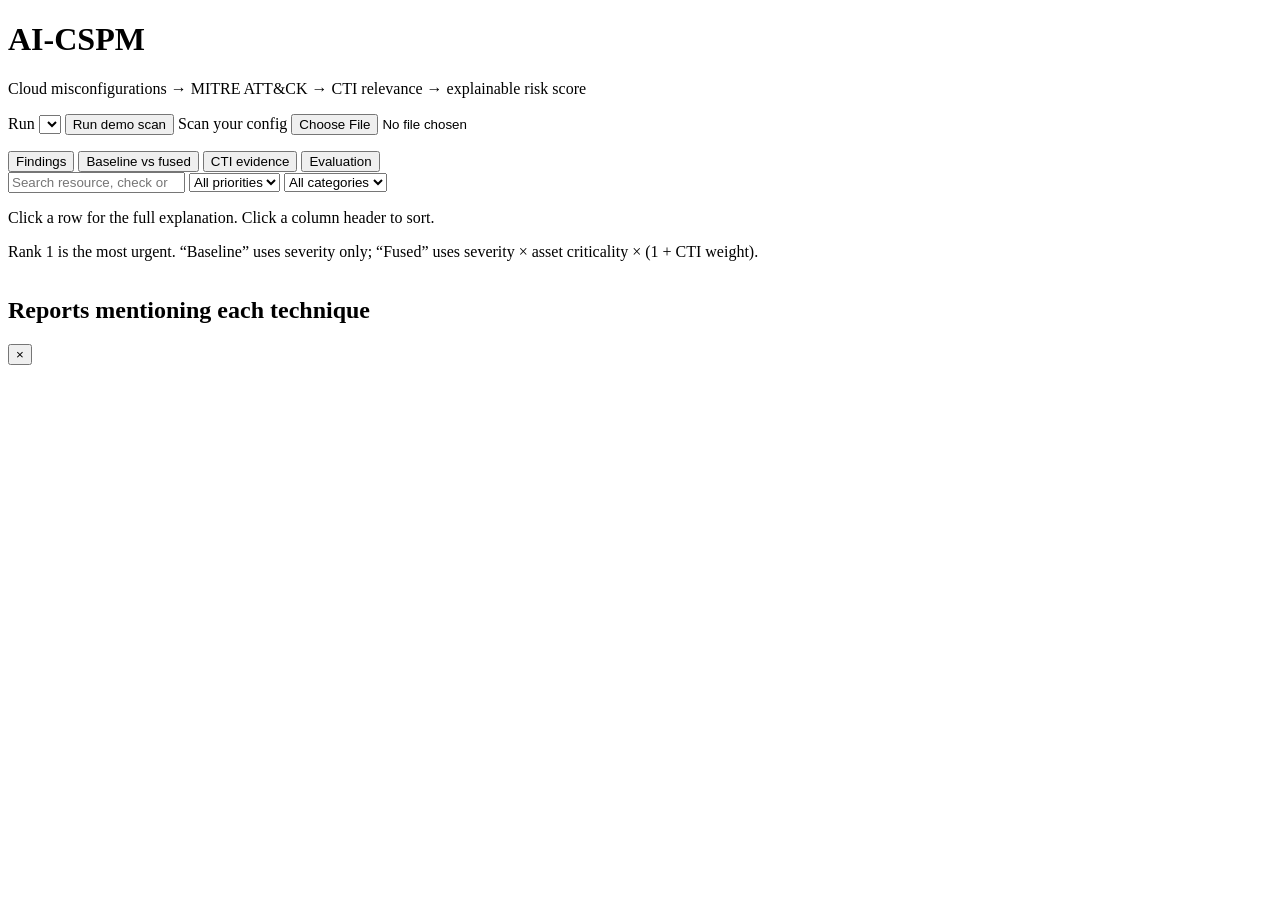
==== web/static/index.html @ 2935f3ce "Initial commit: AI-CSPM mini project" ====
<!DOCTYPE html>
<html lang="en">
<head>
  <meta charset="utf-8">
  <meta name="viewport" content="width=device-width, initial-scale=1">
  <title>AI-CSPM Dashboard</title>
  <link rel="stylesheet" href="/static/style.css">
</head>
<body>
  <header class="top">
    <div>
      <h1>AI-CSPM</h1>
      <p class="sub">Cloud misconfigurations &rarr; MITRE ATT&amp;CK &rarr; CTI relevance &rarr; explainable risk score</p>
    </div>
    <div class="controls">
      <label>Run
        <select id="runSelect" aria-label="Select scan run"></select>
      </label>
      <button id="demoBtn" type="button">Run demo scan</button>
      <label class="filebtn">Scan your config
        <input id="fileInput" type="file" accept=".json,.yaml,.yml">
      </label>
    </div>
  </header>

  <p id="status" role="status" aria-live="polite"></p>

  <main>
    <section id="metrics" class="cards" aria-label="Summary"></section>

    <nav class="tabs" role="tablist" aria-label="Views">
      <button role="tab" class="tab active" data-tab="findings" aria-selected="true">Findings</button>
      <button role="tab" class="tab" data-tab="compare" aria-selected="false">Baseline vs fused</button>
      <button role="tab" class="tab" data-tab="cti" aria-selected="false">CTI evidence</button>
      <button role="tab" class="tab" data-tab="eval" aria-selected="false">Evaluation</button>
    </nav>

    <section id="tab-findings" class="panel">
      <div class="filters">
        <input id="search" type="search" placeholder="Search resource, check or technique" aria-label="Search findings">
        <select id="priorityFilter" aria-label="Filter by priority">
          <option value="">All priorities</option>
          <option>Critical</option><option>High</option><option>Medium</option><option>Low</option>
        </select>
        <select id="categoryFilter" aria-label="Filter by category"><option value="">All categories</option></select>
      </div>
      <div class="tablewrap"><table id="findingsTable"></table></div>
      <p class="hint">Click a row for the full explanation. Click a column header to sort.</p>
    </section>

    <section id="tab-compare" class="panel hidden">
      <p class="hint">Rank 1 is the most urgent. &ldquo;Baseline&rdquo; uses severity only; &ldquo;Fused&rdquo; uses severity &times; asset criticality &times; (1 + CTI weight).</p>
      <div id="bars"></div>
      <div class="tablewrap"><table id="compareTable"></table></div>
    </section>

    <section id="tab-cti" class="panel hidden">
      <h2>Reports mentioning each technique</h2>
      <div id="ctiBars"></div>
      <div class="tablewrap"><table id="ctiTable"></table></div>
    </section>

    <section id="tab-eval" class="panel hidden">
      <div id="evalBody"></div>
    </section>
  </main>

  <aside id="drawer" class="drawer hidden" aria-label="Finding details">
    <button id="closeDrawer" type="button" aria-label="Close details">&times;</button>
    <div id="drawerBody"></div>
  </aside>

  <script src="/static/app.js"></script>
</body>
</html>
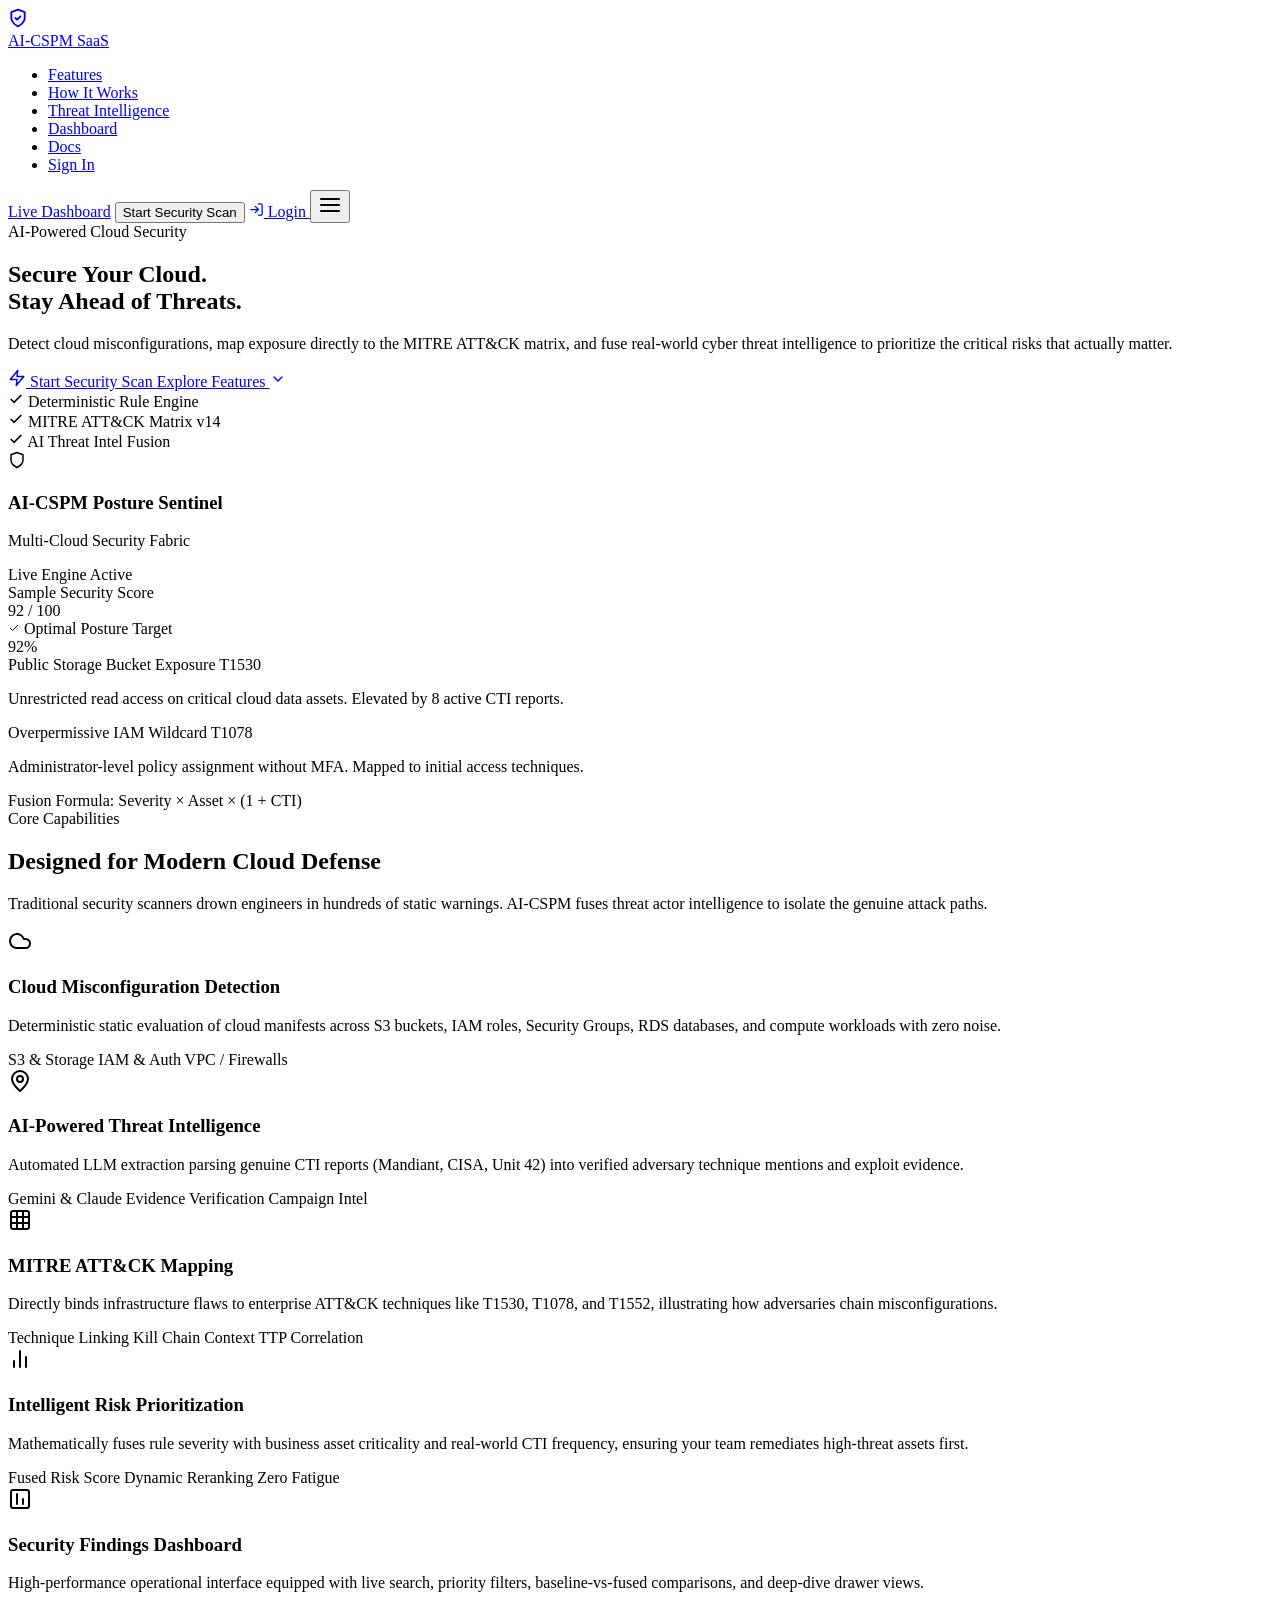
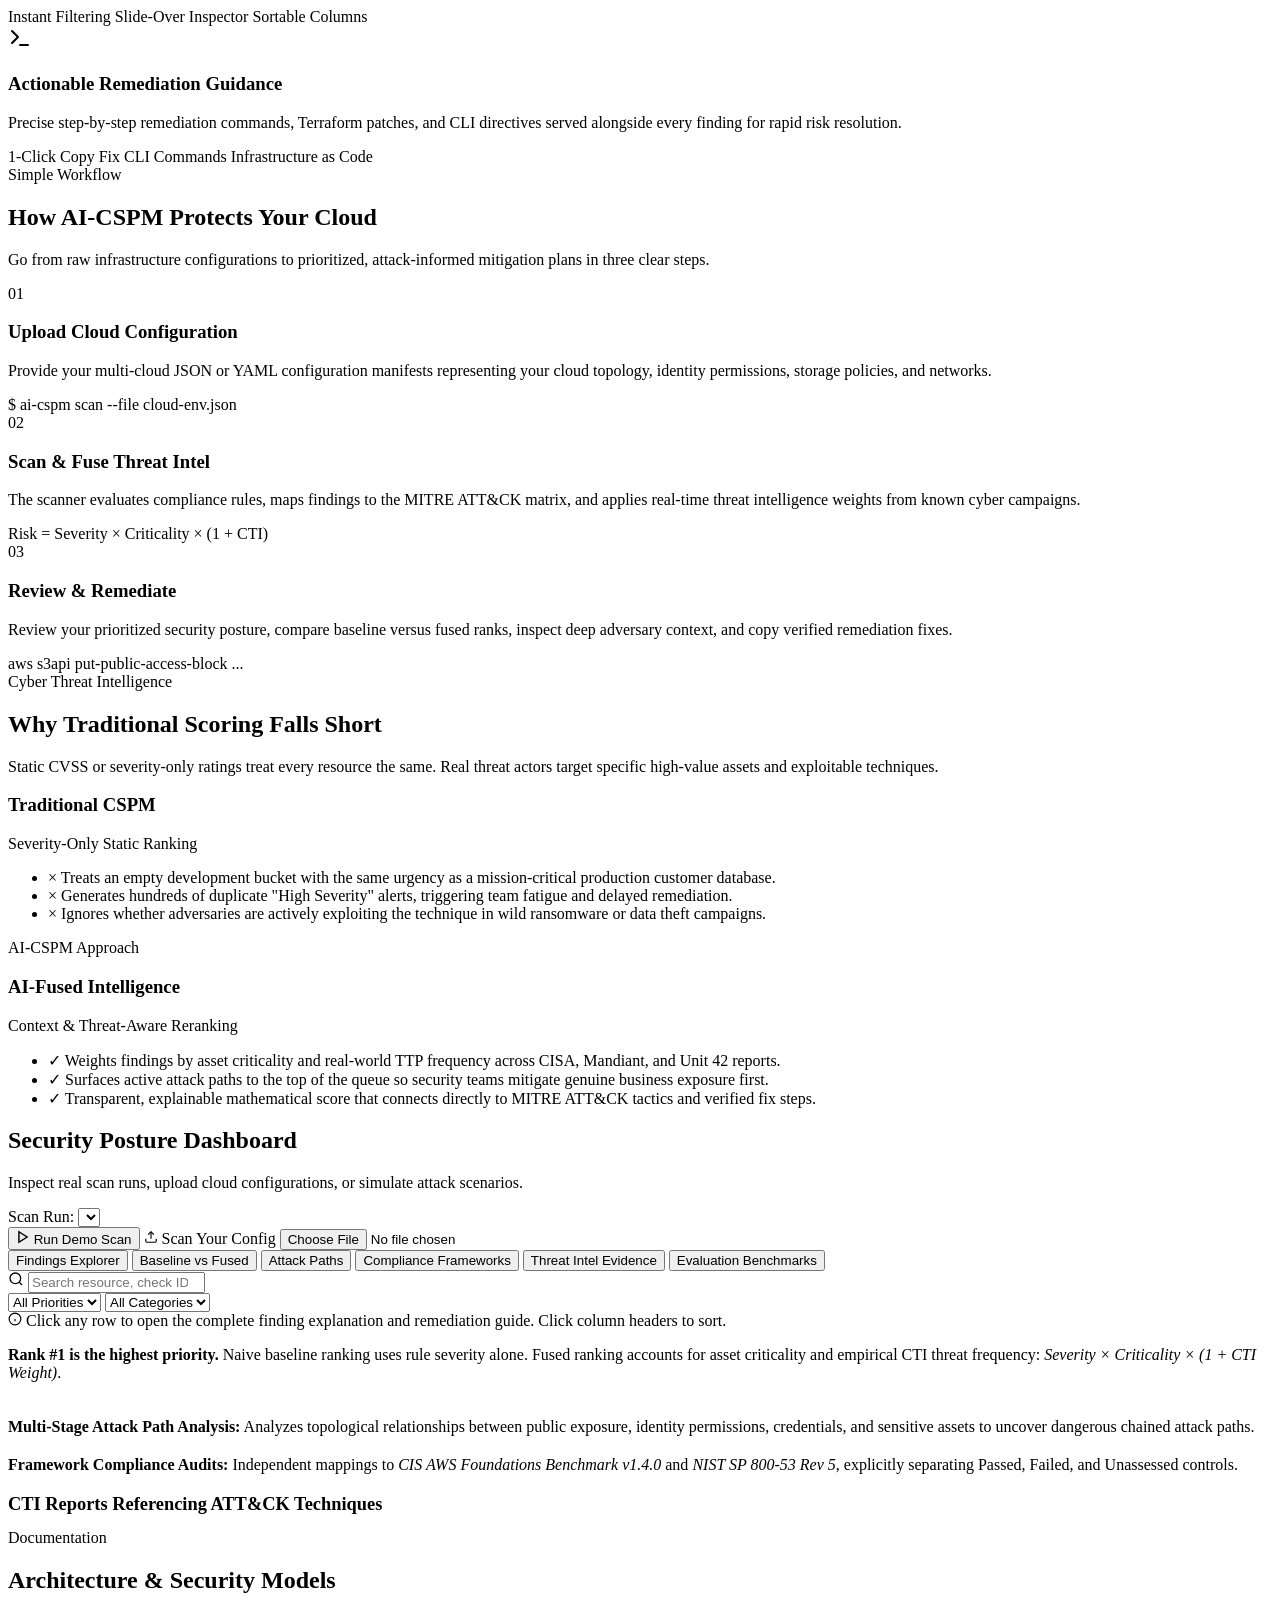
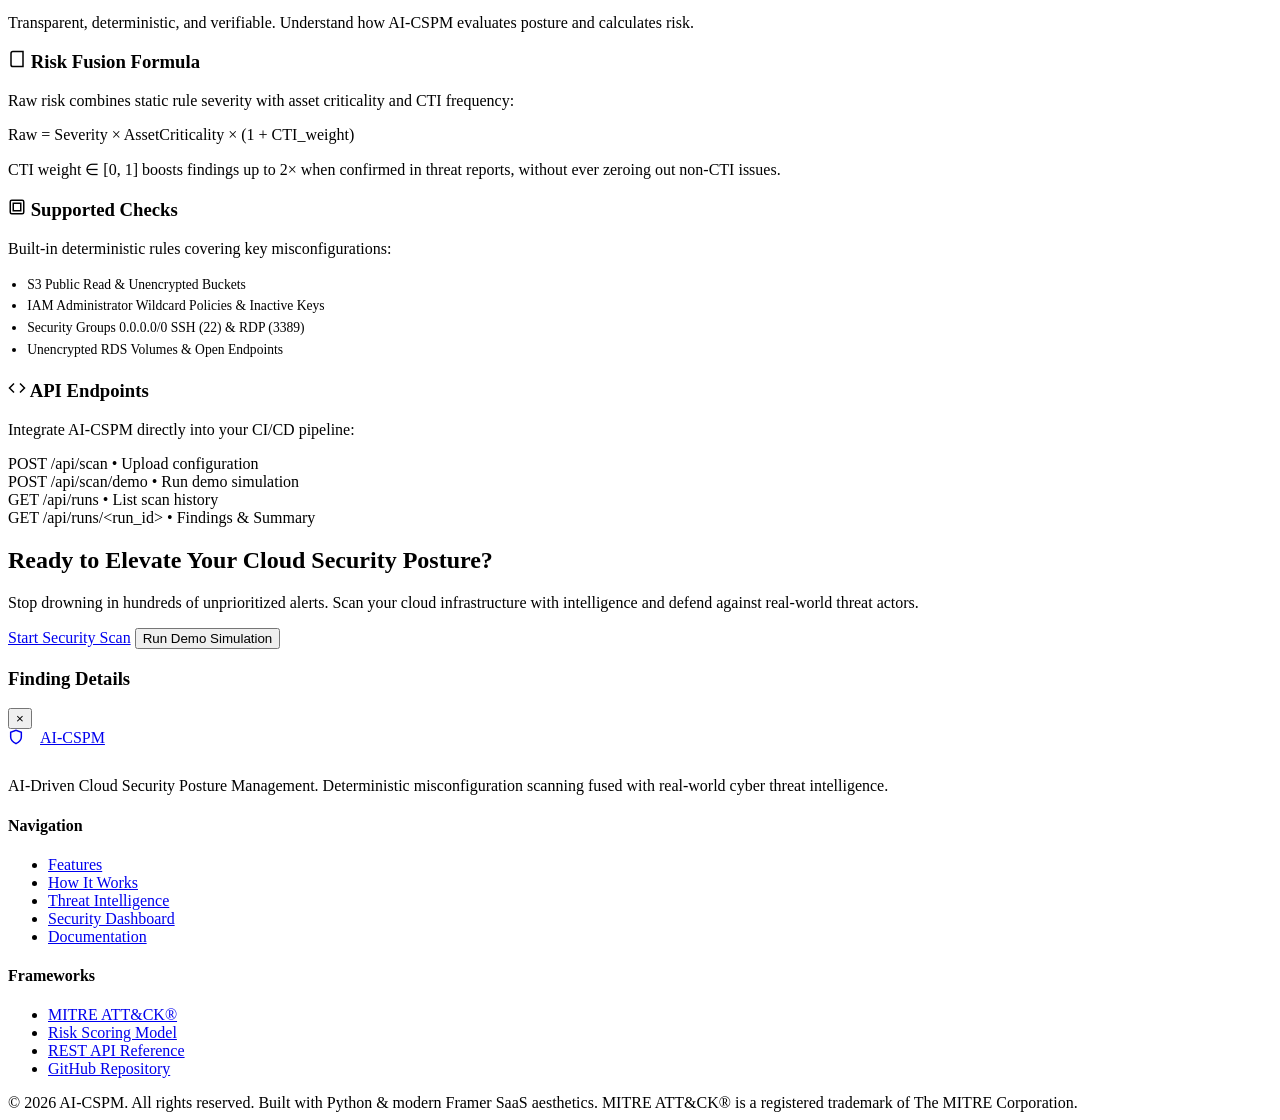
==== commit c4bcfb7e: "feat: multi-cloud providers, auth system, attack path engine, alert webhooks, and Terraform AST scan" ====
--- a/web/static/index.html
+++ b/web/static/index.html
@@ -3,72 +3,727 @@
 <head>
   <meta charset="utf-8">
   <meta name="viewport" content="width=device-width, initial-scale=1">
-  <title>AI-CSPM Dashboard</title>
+  <title>AI-CSPM &mdash; AI-Driven Cloud Security Posture Management</title>
+  <meta name="description" content="Secure your cloud infrastructure with AI-driven posture management, automated misconfiguration detection, MITRE ATT&CK mapping, and threat intelligence fusion.">
   <link rel="stylesheet" href="/static/style.css">
 </head>
 <body>
-  <header class="top">
-    <div>
-      <h1>AI-CSPM</h1>
-      <p class="sub">Cloud misconfigurations &rarr; MITRE ATT&amp;CK &rarr; CTI relevance &rarr; explainable risk score</p>
-    </div>
-    <div class="controls">
-      <label>Run
-        <select id="runSelect" aria-label="Select scan run"></select>
-      </label>
-      <button id="demoBtn" type="button">Run demo scan</button>
-      <label class="filebtn">Scan your config
-        <input id="fileInput" type="file" accept=".json,.yaml,.yml">
-      </label>
+  <!-- ========================================================================
+       Navigation Bar
+       ======================================================================== -->
+  <header class="site-header">
+    <div class="container nav-wrap">
+      <a href="/" class="brand-link">
+        <div class="logo-icon">
+          <svg width="20" height="20" viewBox="0 0 24 24" fill="none" stroke="currentColor" stroke-width="2.2" stroke-linecap="round" stroke-linejoin="round">
+            <path d="M12 22s8-4 8-10V5l-8-3-8 3v7c0 6 8 10 8 10z"/>
+            <path d="m9 12 2 2 4-4"/>
+          </svg>
+        </div>
+        <span>AI-CSPM</span>
+        <span class="logo-tag">SaaS</span>
+      </a>
+
+      <nav>
+        <ul class="nav-links" id="navLinks">
+          <li><a href="#features">Features</a></li>
+          <li><a href="#how-it-works">How It Works</a></li>
+          <li><a href="#threat-intel">Threat Intelligence</a></li>
+          <li><a href="#dashboard">Dashboard</a></li>
+          <li><a href="#documentation">Docs</a></li>
+          <li class="mobile-only-link"><a href="/login" id="mobileLoginLink">Sign In</a></li>
+        </ul>
+      </nav>
+
+      <div class="nav-actions" id="navActions">
+        <a href="#dashboard" class="btn btn-secondary btn-sm" id="navDashboardBtn">Live Dashboard</a>
+        <button id="navScanBtn" type="button" class="btn btn-primary btn-sm">Start Security Scan</button>
+        <a href="/login" id="navLoginBtn" class="btn btn-outline btn-sm">
+          <svg width="15" height="15" viewBox="0 0 24 24" fill="none" stroke="currentColor" stroke-width="2" stroke-linecap="round" stroke-linejoin="round">
+            <path d="M15 3h4a2 2 0 0 1 2 2v14a2 2 0 0 1-2 2h-4"></path>
+            <polyline points="10 17 15 12 10 7"></polyline>
+            <line x1="15" y1="12" x2="3" y2="12"></line>
+          </svg>
+          Login
+        </a>
+        <div id="navUserBadge" class="nav-user-badge" style="display: none;">
+          <span class="user-avatar-dot"></span>
+          <span id="navUsername" class="nav-username">admin</span>
+          <button id="navLogoutBtn" type="button" class="btn btn-ghost" title="Log Out">
+            <svg width="13" height="13" viewBox="0 0 24 24" fill="none" stroke="currentColor" stroke-width="2" stroke-linecap="round" stroke-linejoin="round">
+              <path d="M9 21H5a2 2 0 0 1-2-2V5a2 2 0 0 1 2-2h4"></path>
+              <polyline points="16 17 21 12 16 7"></polyline>
+              <line x1="21" y1="12" x2="9" y2="12"></line>
+            </svg>
+            Logout
+          </button>
+        </div>
+        <button id="mobileMenuBtn" class="mobile-toggle" aria-label="Toggle navigation menu">
+          <svg width="24" height="24" viewBox="0 0 24 24" fill="none" stroke="currentColor" stroke-width="2" stroke-linecap="round" stroke-linejoin="round">
+            <line x1="3" y1="12" x2="21" y2="12"></line>
+            <line x1="3" y1="6" x2="21" y2="6"></line>
+            <line x1="3" y1="18" x2="21" y2="18"></line>
+          </svg>
+        </button>
+      </div>
     </div>
   </header>
 
-  <p id="status" role="status" aria-live="polite"></p>
-
-  <main>
-    <section id="metrics" class="cards" aria-label="Summary"></section>
-
-    <nav class="tabs" role="tablist" aria-label="Views">
-      <button role="tab" class="tab active" data-tab="findings" aria-selected="true">Findings</button>
-      <button role="tab" class="tab" data-tab="compare" aria-selected="false">Baseline vs fused</button>
-      <button role="tab" class="tab" data-tab="cti" aria-selected="false">CTI evidence</button>
-      <button role="tab" class="tab" data-tab="eval" aria-selected="false">Evaluation</button>
-    </nav>
-
-    <section id="tab-findings" class="panel">
-      <div class="filters">
-        <input id="search" type="search" placeholder="Search resource, check or technique" aria-label="Search findings">
-        <select id="priorityFilter" aria-label="Filter by priority">
-          <option value="">All priorities</option>
-          <option>Critical</option><option>High</option><option>Medium</option><option>Low</option>
-        </select>
-        <select id="categoryFilter" aria-label="Filter by category"><option value="">All categories</option></select>
-      </div>
-      <div class="tablewrap"><table id="findingsTable"></table></div>
-      <p class="hint">Click a row for the full explanation. Click a column header to sort.</p>
-    </section>
-
-    <section id="tab-compare" class="panel hidden">
-      <p class="hint">Rank 1 is the most urgent. &ldquo;Baseline&rdquo; uses severity only; &ldquo;Fused&rdquo; uses severity &times; asset criticality &times; (1 + CTI weight).</p>
-      <div id="bars"></div>
-      <div class="tablewrap"><table id="compareTable"></table></div>
-    </section>
-
-    <section id="tab-cti" class="panel hidden">
-      <h2>Reports mentioning each technique</h2>
-      <div id="ctiBars"></div>
-      <div class="tablewrap"><table id="ctiTable"></table></div>
-    </section>
-
-    <section id="tab-eval" class="panel hidden">
-      <div id="evalBody"></div>
-    </section>
-  </main>
-
+  <!-- ========================================================================
+       Hero Section
+       ======================================================================== -->
+  <section class="hero-section">
+    <div class="container hero-grid">
+      <div class="hero-content">
+        <div class="hero-badge-wrap">
+          <div class="hero-badge">
+            <span class="pulse-dot"></span>
+            <span>AI-Powered Cloud Security</span>
+          </div>
+        </div>
+
+        <h1 class="hero-headline">
+          Secure Your Cloud. <br>
+          <span class="accent-text">Stay Ahead of Threats.</span>
+        </h1>
+
+        <p class="hero-description">
+          Detect cloud misconfigurations, map exposure directly to the MITRE ATT&amp;CK matrix, and fuse real-world cyber threat intelligence to prioritize the critical risks that actually matter.
+        </p>
+
+        <div class="hero-cta-group">
+          <a href="#dashboard" id="heroStartScanBtn" class="btn btn-primary btn-lg">
+            <svg width="18" height="18" viewBox="0 0 24 24" fill="none" stroke="currentColor" stroke-width="2" stroke-linecap="round" stroke-linejoin="round">
+              <polygon points="13 2 3 14 12 14 11 22 21 10 12 10 13 2"></polygon>
+            </svg>
+            Start Security Scan
+          </a>
+          <a href="#features" class="btn btn-secondary btn-lg">
+            Explore Features
+            <svg width="16" height="16" viewBox="0 0 24 24" fill="none" stroke="currentColor" stroke-width="2" stroke-linecap="round" stroke-linejoin="round">
+              <path d="m6 9 6 6 6-6"/>
+            </svg>
+          </a>
+        </div>
+
+        <div class="hero-trust-bar">
+          <div class="trust-item">
+            <svg width="16" height="16" viewBox="0 0 24 24" fill="none" stroke="currentColor" stroke-width="2.5"><polyline points="20 6 9 17 4 12"/></svg>
+            <span>Deterministic Rule Engine</span>
+          </div>
+          <div class="trust-item">
+            <svg width="16" height="16" viewBox="0 0 24 24" fill="none" stroke="currentColor" stroke-width="2.5"><polyline points="20 6 9 17 4 12"/></svg>
+            <span>MITRE ATT&amp;CK Matrix v14</span>
+          </div>
+          <div class="trust-item">
+            <svg width="16" height="16" viewBox="0 0 24 24" fill="none" stroke="currentColor" stroke-width="2.5"><polyline points="20 6 9 17 4 12"/></svg>
+            <span>AI Threat Intel Fusion</span>
+          </div>
+        </div>
+      </div>
+
+      <!-- Right Column: Interactive Posture Sentinel HUD -->
+      <div class="hero-preview-wrap">
+        <div class="hero-preview-card">
+          <div class="preview-card-header">
+            <div class="preview-title-box">
+              <div class="preview-shield-icon">
+                <svg width="18" height="18" viewBox="0 0 24 24" fill="none" stroke="currentColor" stroke-width="2" stroke-linecap="round" stroke-linejoin="round">
+                  <path d="M12 22s8-4 8-10V5l-8-3-8 3v7c0 6 8 10 8 10z"/>
+                </svg>
+              </div>
+              <div>
+                <h3 class="preview-card-title">AI-CSPM Posture Sentinel</h3>
+                <p class="preview-card-sub">Multi-Cloud Security Fabric</p>
+              </div>
+            </div>
+            <div class="status-pill-green">
+              <span class="green-dot"></span>
+              Live Engine Active
+            </div>
+          </div>
+
+          <div class="preview-score-widget">
+            <div class="score-widget-left">
+              <span class="score-widget-label">Sample Security Score</span>
+              <div class="score-widget-val">
+                92 <span class="score-widget-denom">/ 100</span>
+              </div>
+              <span class="score-tag-pill">
+                <svg width="12" height="12" viewBox="0 0 24 24" fill="none" stroke="currentColor" stroke-width="2"><polyline points="20 6 9 17 4 12"/></svg>
+                Optimal Posture Target
+              </span>
+            </div>
+            <div class="score-ring-placeholder">
+              <span>92%</span>
+            </div>
+          </div>
+
+          <div class="preview-threat-item">
+            <div class="threat-item-top">
+              <span class="threat-item-name">Public Storage Bucket Exposure</span>
+              <span class="threat-tag">T1530</span>
+            </div>
+            <p class="threat-item-desc">
+              Unrestricted read access on critical cloud data assets. Elevated by 8 active CTI reports.
+            </p>
+          </div>
+
+          <div class="preview-threat-item">
+            <div class="threat-item-top">
+              <span class="threat-item-name">Overpermissive IAM Wildcard</span>
+              <span class="threat-tag">T1078</span>
+            </div>
+            <p class="threat-item-desc">
+              Administrator-level policy assignment without MFA. Mapped to initial access techniques.
+            </p>
+          </div>
+
+          <div class="preview-card-footer">
+            <span>Fusion Formula:</span>
+            <span class="formula-pill">Severity &times; Asset &times; (1 + CTI)</span>
+          </div>
+        </div>
+      </div>
+    </div>
+  </section>
+
+  <!-- ========================================================================
+       Features Section
+       ======================================================================== -->
+  <section id="features" class="section section-alt">
+    <div class="container">
+      <div class="section-header">
+        <span class="section-tag">Core Capabilities</span>
+        <h2 class="section-title">Designed for Modern Cloud Defense</h2>
+        <p class="section-subtitle">
+          Traditional security scanners drown engineers in hundreds of static warnings. AI-CSPM fuses threat actor intelligence to isolate the genuine attack paths.
+        </p>
+      </div>
+
+      <div class="features-grid">
+        <!-- Feature 1 -->
+        <div class="feature-card">
+          <div class="feature-icon-box">
+            <svg width="24" height="24" viewBox="0 0 24 24" fill="none" stroke="currentColor" stroke-width="2" stroke-linecap="round" stroke-linejoin="round">
+              <path d="M17.5 19H9a7 7 0 1 1 6.71-9h1.79a4.5 4.5 0 1 1 0 9Z"/>
+            </svg>
+          </div>
+          <h3 class="feature-title">Cloud Misconfiguration Detection</h3>
+          <p class="feature-desc">
+            Deterministic static evaluation of cloud manifests across S3 buckets, IAM roles, Security Groups, RDS databases, and compute workloads with zero noise.
+          </p>
+          <div class="feature-tag-list">
+            <span class="feature-pill">S3 &amp; Storage</span>
+            <span class="feature-pill">IAM &amp; Auth</span>
+            <span class="feature-pill">VPC / Firewalls</span>
+          </div>
+        </div>
+
+        <!-- Feature 2 -->
+        <div class="feature-card">
+          <div class="feature-icon-box">
+            <svg width="24" height="24" viewBox="0 0 24 24" fill="none" stroke="currentColor" stroke-width="2" stroke-linecap="round" stroke-linejoin="round">
+              <path d="M12 2a8 8 0 0 0-8 8c0 5 8 12 8 12s8-7 8-12a8 8 0 0 0-8-8z"/>
+              <circle cx="12" cy="10" r="3"/>
+            </svg>
+          </div>
+          <h3 class="feature-title">AI-Powered Threat Intelligence</h3>
+          <p class="feature-desc">
+            Automated LLM extraction parsing genuine CTI reports (Mandiant, CISA, Unit 42) into verified adversary technique mentions and exploit evidence.
+          </p>
+          <div class="feature-tag-list">
+            <span class="feature-pill">Gemini &amp; Claude</span>
+            <span class="feature-pill">Evidence Verification</span>
+            <span class="feature-pill">Campaign Intel</span>
+          </div>
+        </div>
+
+        <!-- Feature 3 -->
+        <div class="feature-card">
+          <div class="feature-icon-box">
+            <svg width="24" height="24" viewBox="0 0 24 24" fill="none" stroke="currentColor" stroke-width="2" stroke-linecap="round" stroke-linejoin="round">
+              <rect width="18" height="18" x="3" y="3" rx="2"/>
+              <path d="M3 9h18"/>
+              <path d="M3 15h18"/>
+              <path d="M9 3v18"/>
+              <path d="M15 3v18"/>
+            </svg>
+          </div>
+          <h3 class="feature-title">MITRE ATT&amp;CK Mapping</h3>
+          <p class="feature-desc">
+            Directly binds infrastructure flaws to enterprise ATT&amp;CK techniques like T1530, T1078, and T1552, illustrating how adversaries chain misconfigurations.
+          </p>
+          <div class="feature-tag-list">
+            <span class="feature-pill">Technique Linking</span>
+            <span class="feature-pill">Kill Chain Context</span>
+            <span class="feature-pill">TTP Correlation</span>
+          </div>
+        </div>
+
+        <!-- Feature 4 -->
+        <div class="feature-card">
+          <div class="feature-icon-box">
+            <svg width="24" height="24" viewBox="0 0 24 24" fill="none" stroke="currentColor" stroke-width="2" stroke-linecap="round" stroke-linejoin="round">
+              <line x1="18" y1="20" x2="18" y2="10"/>
+              <line x1="12" y1="20" x2="12" y2="4"/>
+              <line x1="6" y1="20" x2="6" y2="14"/>
+            </svg>
+          </div>
+          <h3 class="feature-title">Intelligent Risk Prioritization</h3>
+          <p class="feature-desc">
+            Mathematically fuses rule severity with business asset criticality and real-world CTI frequency, ensuring your team remediates high-threat assets first.
+          </p>
+          <div class="feature-tag-list">
+            <span class="feature-pill">Fused Risk Score</span>
+            <span class="feature-pill">Dynamic Reranking</span>
+            <span class="feature-pill">Zero Fatigue</span>
+          </div>
+        </div>
+
+        <!-- Feature 5 -->
+        <div class="feature-card">
+          <div class="feature-icon-box">
+            <svg width="24" height="24" viewBox="0 0 24 24" fill="none" stroke="currentColor" stroke-width="2" stroke-linecap="round" stroke-linejoin="round">
+              <rect width="18" height="18" x="3" y="3" rx="2"/>
+              <path d="M9 17V7"/>
+              <path d="M15 17V12"/>
+            </svg>
+          </div>
+          <h3 class="feature-title">Security Findings Dashboard</h3>
+          <p class="feature-desc">
+            High-performance operational interface equipped with live search, priority filters, baseline-vs-fused comparisons, and deep-dive drawer views.
+          </p>
+          <div class="feature-tag-list">
+            <span class="feature-pill">Instant Filtering</span>
+            <span class="feature-pill">Slide-Over Inspector</span>
+            <span class="feature-pill">Sortable Columns</span>
+          </div>
+        </div>
+
+        <!-- Feature 6 -->
+        <div class="feature-card">
+          <div class="feature-icon-box">
+            <svg width="24" height="24" viewBox="0 0 24 24" fill="none" stroke="currentColor" stroke-width="2" stroke-linecap="round" stroke-linejoin="round">
+              <polyline points="4 17 10 11 4 5"/>
+              <line x1="12" y1="19" x2="20" y2="19"/>
+            </svg>
+          </div>
+          <h3 class="feature-title">Actionable Remediation Guidance</h3>
+          <p class="feature-desc">
+            Precise step-by-step remediation commands, Terraform patches, and CLI directives served alongside every finding for rapid risk resolution.
+          </p>
+          <div class="feature-tag-list">
+            <span class="feature-pill">1-Click Copy Fix</span>
+            <span class="feature-pill">CLI Commands</span>
+            <span class="feature-pill">Infrastructure as Code</span>
+          </div>
+        </div>
+      </div>
+    </div>
+  </section>
+
+  <!-- ========================================================================
+       How It Works Section
+       ======================================================================== -->
+  <section id="how-it-works" class="section">
+    <div class="container">
+      <div class="section-header">
+        <span class="section-tag">Simple Workflow</span>
+        <h2 class="section-title">How AI-CSPM Protects Your Cloud</h2>
+        <p class="section-subtitle">
+          Go from raw infrastructure configurations to prioritized, attack-informed mitigation plans in three clear steps.
+        </p>
+      </div>
+
+      <div class="how-it-works-grid">
+        <!-- Step 1 -->
+        <div class="step-card">
+          <div class="step-number">01</div>
+          <h3 class="step-title">Upload Cloud Configuration</h3>
+          <p class="step-desc">
+            Provide your multi-cloud JSON or YAML configuration manifests representing your cloud topology, identity permissions, storage policies, and networks.
+          </p>
+          <div class="step-snippet">
+            <span>$ ai-cspm scan --file cloud-env.json</span>
+          </div>
+        </div>
+
+        <!-- Step 2 -->
+        <div class="step-card">
+          <div class="step-number">02</div>
+          <h3 class="step-title">Scan &amp; Fuse Threat Intel</h3>
+          <p class="step-desc">
+            The scanner evaluates compliance rules, maps findings to the MITRE ATT&amp;CK matrix, and applies real-time threat intelligence weights from known cyber campaigns.
+          </p>
+          <div class="step-snippet">
+            <span>Risk = Severity &times; Criticality &times; (1 + CTI)</span>
+          </div>
+        </div>
+
+        <!-- Step 3 -->
+        <div class="step-card">
+          <div class="step-number">03</div>
+          <h3 class="step-title">Review &amp; Remediate</h3>
+          <p class="step-desc">
+            Review your prioritized security posture, compare baseline versus fused ranks, inspect deep adversary context, and copy verified remediation fixes.
+          </p>
+          <div class="step-snippet">
+            <span>aws s3api put-public-access-block ...</span>
+          </div>
+        </div>
+      </div>
+    </div>
+  </section>
+
+  <!-- ========================================================================
+       Threat Intelligence Highlight Section
+       ======================================================================== -->
+  <section id="threat-intel" class="section section-alt">
+    <div class="container">
+      <div class="section-header">
+        <span class="section-tag">Cyber Threat Intelligence</span>
+        <h2 class="section-title">Why Traditional Scoring Falls Short</h2>
+        <p class="section-subtitle">
+          Static CVSS or severity-only ratings treat every resource the same. Real threat actors target specific high-value assets and exploitable techniques.
+        </p>
+      </div>
+
+      <div class="threat-compare-grid">
+        <div class="compare-card">
+          <h3 class="compare-card-title">Traditional CSPM</h3>
+          <p class="compare-card-subtitle">Severity-Only Static Ranking</p>
+          <ul class="compare-list">
+            <li class="compare-list-item">
+              <span class="compare-icon bad">&times;</span>
+              <span>Treats an empty development bucket with the same urgency as a mission-critical production customer database.</span>
+            </li>
+            <li class="compare-list-item">
+              <span class="compare-icon bad">&times;</span>
+              <span>Generates hundreds of duplicate "High Severity" alerts, triggering team fatigue and delayed remediation.</span>
+            </li>
+            <li class="compare-list-item">
+              <span class="compare-icon bad">&times;</span>
+              <span>Ignores whether adversaries are actively exploiting the technique in wild ransomware or data theft campaigns.</span>
+            </li>
+          </ul>
+        </div>
+
+        <div class="compare-card featured">
+          <span class="compare-badge-featured">AI-CSPM Approach</span>
+          <h3 class="compare-card-title">AI-Fused Intelligence</h3>
+          <p class="compare-card-subtitle">Context &amp; Threat-Aware Reranking</p>
+          <ul class="compare-list">
+            <li class="compare-list-item">
+              <span class="compare-icon good">&#10003;</span>
+              <span>Weights findings by asset criticality and real-world TTP frequency across CISA, Mandiant, and Unit 42 reports.</span>
+            </li>
+            <li class="compare-list-item">
+              <span class="compare-icon good">&#10003;</span>
+              <span>Surfaces active attack paths to the top of the queue so security teams mitigate genuine business exposure first.</span>
+            </li>
+            <li class="compare-list-item">
+              <span class="compare-icon good">&#10003;</span>
+              <span>Transparent, explainable mathematical score that connects directly to MITRE ATT&amp;CK tactics and verified fix steps.</span>
+            </li>
+          </ul>
+        </div>
+      </div>
+    </div>
+  </section>
+
+  <!-- ========================================================================
+       Live Security Operations Dashboard
+       ======================================================================== -->
+  <section id="dashboard" class="dashboard-section">
+    <div class="container">
+      <div class="dashboard-container">
+        <!-- HUD Header & Controls -->
+        <div class="dashboard-top-hud">
+          <div class="dashboard-heading-box">
+            <h2>Security Posture Dashboard</h2>
+            <p>Inspect real scan runs, upload cloud configurations, or simulate attack scenarios.</p>
+          </div>
+
+          <div class="hud-controls-group">
+            <div class="hud-select-wrap">
+              <label for="runSelect">Scan Run:</label>
+              <select id="runSelect" class="custom-select" aria-label="Select scan run"></select>
+            </div>
+            <button id="demoBtn" type="button" class="btn btn-primary btn-sm">
+              <svg width="14" height="14" viewBox="0 0 24 24" fill="none" stroke="currentColor" stroke-width="2.5"><polygon points="5 3 19 12 5 21 5 3"/></svg>
+              Run Demo Scan
+            </button>
+            <label class="btn btn-secondary btn-sm file-upload-label" id="fileUploadBtn">
+              <svg width="14" height="14" viewBox="0 0 24 24" fill="none" stroke="currentColor" stroke-width="2"><path d="M21 15v4a2 2 0 0 1-2 2H5a2 2 0 0 1-2-2v-4"/><polyline points="17 8 12 3 7 8"/><line x1="12" y1="3" x2="12" y2="15"/></svg>
+              <span>Scan Your Config</span>
+              <input id="fileInput" type="file" accept=".json,.yaml,.yml,.tf">
+            </label>
+          </div>
+        </div>
+
+        <!-- Authentication Required Lock Card (Shown when auth is enabled and user is unauthenticated) -->
+        <div id="dashboardAuthLock" class="dashboard-lock-card" style="display: none;">
+          <div class="lock-icon-box">
+            <svg width="28" height="28" viewBox="0 0 24 24" fill="none" stroke="currentColor" stroke-width="2.2" stroke-linecap="round" stroke-linejoin="round">
+              <rect x="3" y="11" width="18" height="11" rx="2" ry="2"></rect>
+              <path d="M7 11V7a5 5 0 0 1 10 0v4"></path>
+            </svg>
+          </div>
+          <h3 class="lock-title">Security Dashboard Protected</h3>
+          <p class="lock-desc">
+            Authentication is required to view live cloud findings, inspect attack paths, and trigger scans. Please sign in with your credentials to access the console.
+          </p>
+          <a href="/login" class="btn btn-primary btn-md">
+            <svg width="16" height="16" viewBox="0 0 24 24" fill="none" stroke="currentColor" stroke-width="2" stroke-linecap="round" stroke-linejoin="round">
+              <path d="M15 3h4a2 2 0 0 1 2 2v14a2 2 0 0 1-2 2h-4"></path>
+              <polyline points="10 17 15 12 10 7"></polyline>
+              <line x1="15" y1="12" x2="3" y2="12"></line>
+            </svg>
+            Sign In to Dashboard
+          </a>
+        </div>
+
+        <div id="dashboardLiveContent">
+          <!-- Live Status Message -->
+          <div id="status" class="hud-status-banner" role="status" aria-live="polite"></div>
+
+        <!-- Summary Metrics Row -->
+        <div id="metrics" class="metrics-row" aria-label="Summary Metrics">
+          <!-- Populated dynamically by app.js with demo/live indicators -->
+        </div>
+
+        <!-- Dashboard Navigation Tabs -->
+        <div class="dashboard-tabs" role="tablist" aria-label="Dashboard Views">
+          <button role="tab" class="tab-btn active tab" data-tab="findings" aria-selected="true">Findings Explorer</button>
+          <button role="tab" class="tab-btn tab" data-tab="compare" aria-selected="false">Baseline vs Fused</button>
+          <button role="tab" class="tab-btn tab" data-tab="paths" aria-selected="false">Attack Paths</button>
+          <button role="tab" class="tab-btn tab" data-tab="compliance" aria-selected="false">Compliance Frameworks</button>
+          <button role="tab" class="tab-btn tab" data-tab="cti" aria-selected="false">Threat Intel Evidence</button>
+          <button role="tab" class="tab-btn tab" data-tab="eval" aria-selected="false">Evaluation Benchmarks</button>
+        </div>
+
+        <!-- Tab 1: Findings Table -->
+        <div id="tab-findings" class="tab-panel">
+          <div class="table-toolbar">
+            <div class="search-box-wrap">
+              <svg width="16" height="16" viewBox="0 0 24 24" fill="none" stroke="currentColor" stroke-width="2"><circle cx="11" cy="11" r="8"/><line x1="21" y1="21" x2="16.65" y2="16.65"/></svg>
+              <input id="search" type="search" class="search-input" placeholder="Search resource, check ID, title, or technique..." aria-label="Search findings">
+            </div>
+            <div class="filters-group">
+              <select id="priorityFilter" class="custom-select" aria-label="Filter by priority">
+                <option value="">All Priorities</option>
+                <option>Critical</option>
+                <option>High</option>
+                <option>Medium</option>
+                <option>Low</option>
+              </select>
+              <select id="categoryFilter" class="custom-select" aria-label="Filter by category">
+                <option value="">All Categories</option>
+              </select>
+            </div>
+          </div>
+
+          <div class="tablewrap">
+            <table id="findingsTable" aria-label="Security Findings Table"></table>
+          </div>
+          <div class="table-hint-text">
+            <svg width="14" height="14" viewBox="0 0 24 24" fill="none" stroke="currentColor" stroke-width="2"><circle cx="12" cy="12" r="10"/><line x1="12" y1="16" x2="12" y2="12"/><line x1="12" y1="8" x2="12.01" y2="8"/></svg>
+            Click any row to open the complete finding explanation and remediation guide. Click column headers to sort.
+          </div>
+        </div>
+
+        <!-- Tab 2: Baseline vs Fused Ranking -->
+        <div id="tab-compare" class="tab-panel hidden">
+          <p class="eval-note" style="margin-bottom: 1.25rem;">
+            <strong>Rank #1 is the highest priority.</strong> Naive baseline ranking uses rule severity alone. Fused ranking accounts for asset criticality and empirical CTI threat frequency: <em>Severity &times; Criticality &times; (1 + CTI Weight)</em>.
+          </p>
+          <div id="bars"></div>
+          <div class="tablewrap">
+            <table id="compareTable" aria-label="Baseline vs Fused Comparison Table"></table>
+          </div>
+        </div>
+
+        <!-- Tab: Attack Paths -->
+        <div id="tab-paths" class="tab-panel hidden">
+          <p class="eval-note" style="margin-bottom: 1.25rem;">
+            <strong>Multi-Stage Attack Path Analysis:</strong> Analyzes topological relationships between public exposure, identity permissions, credentials, and sensitive assets to uncover dangerous chained attack paths.
+          </p>
+          <div id="pathsBody"></div>
+        </div>
+
+        <!-- Tab: Compliance Frameworks -->
+        <div id="tab-compliance" class="tab-panel hidden">
+          <p class="eval-note" style="margin-bottom: 1.25rem;">
+            <strong>Framework Compliance Audits:</strong> Independent mappings to <em>CIS AWS Foundations Benchmark v1.4.0</em> and <em>NIST SP 800-53 Rev 5</em>, explicitly separating Passed, Failed, and Unassessed controls.
+          </p>
+          <div id="complianceBody"></div>
+        </div>
+
+        <!-- Tab 3: CTI Evidence -->
+        <div id="tab-cti" class="tab-panel hidden">
+          <h3 style="font-size: 1.15rem; font-weight: 700; margin: 0 0 0.85rem;">CTI Reports Referencing ATT&amp;CK Techniques</h3>
+          <div id="ctiBars"></div>
+          <div class="tablewrap">
+            <table id="ctiTable" aria-label="Cyber Threat Intelligence Evidence Table"></table>
+          </div>
+        </div>
+
+        <!-- Tab 4: Evaluation Benchmarks -->
+        <div id="tab-eval" class="tab-panel hidden">
+          <div id="evalBody"></div>
+        </div>
+        </div><!-- /#dashboardLiveContent -->
+      </div>
+    </div>
+  </section>
+
+  <!-- ========================================================================
+       Documentation & Reference Section
+       ======================================================================== -->
+  <section id="documentation" class="section section-alt">
+    <div class="container">
+      <div class="section-header">
+        <span class="section-tag">Documentation</span>
+        <h2 class="section-title">Architecture &amp; Security Models</h2>
+        <p class="section-subtitle">
+          Transparent, deterministic, and verifiable. Understand how AI-CSPM evaluates posture and calculates risk.
+        </p>
+      </div>
+
+      <div class="docs-grid">
+        <div class="doc-card">
+          <h3 class="doc-card-title">
+            <svg width="18" height="18" viewBox="0 0 24 24" fill="none" stroke="currentColor" stroke-width="2"><path d="M4 19.5v-15A2.5 2.5 0 0 1 6.5 2H20v20H6.5a2.5 2.5 0 0 1-2.5-2.5Z"/></svg>
+            Risk Fusion Formula
+          </h3>
+          <p class="doc-card-desc">
+            Raw risk combines static rule severity with asset criticality and CTI frequency:
+          </p>
+          <div class="doc-formula-box">
+            Raw = Severity &times; AssetCriticality &times; (1 + CTI_weight)
+          </div>
+          <p class="doc-card-desc">
+            CTI weight &isin; [0, 1] boosts findings up to 2&times; when confirmed in threat reports, without ever zeroing out non-CTI issues.
+          </p>
+        </div>
+
+        <div class="doc-card">
+          <h3 class="doc-card-title">
+            <svg width="18" height="18" viewBox="0 0 24 24" fill="none" stroke="currentColor" stroke-width="2"><rect width="18" height="18" x="3" y="3" rx="2"/><path d="M7 7h10v10H7z"/></svg>
+            Supported Checks
+          </h3>
+          <p class="doc-card-desc">
+            Built-in deterministic rules covering key misconfigurations:
+          </p>
+          <ul style="margin: 0; padding-left: 1.2rem; font-size: 0.85rem; color: var(--text-muted); line-height: 1.6;">
+            <li>S3 Public Read &amp; Unencrypted Buckets</li>
+            <li>IAM Administrator Wildcard Policies &amp; Inactive Keys</li>
+            <li>Security Groups 0.0.0.0/0 SSH (22) &amp; RDP (3389)</li>
+            <li>Unencrypted RDS Volumes &amp; Open Endpoints</li>
+          </ul>
+        </div>
+
+        <div class="doc-card">
+          <h3 class="doc-card-title">
+            <svg width="18" height="18" viewBox="0 0 24 24" fill="none" stroke="currentColor" stroke-width="2"><polyline points="16 18 22 12 16 6"/><polyline points="8 6 2 12 8 18"/></svg>
+            API Endpoints
+          </h3>
+          <p class="doc-card-desc">
+            Integrate AI-CSPM directly into your CI/CD pipeline:
+          </p>
+          <div class="doc-formula-box">
+            POST /api/scan &bull; Upload configuration<br>
+            POST /api/scan/demo &bull; Run demo simulation<br>
+            GET /api/runs &bull; List scan history<br>
+            GET /api/runs/&lt;run_id&gt; &bull; Findings &amp; Summary
+          </div>
+        </div>
+      </div>
+    </div>
+  </section>
+
+  <!-- ========================================================================
+       Final CTA Banner
+       ======================================================================== -->
+  <section class="container">
+    <div class="cta-banner">
+      <div class="cta-banner-content">
+        <h2 class="cta-title">Ready to Elevate Your Cloud Security Posture?</h2>
+        <p class="cta-desc">
+          Stop drowning in hundreds of unprioritized alerts. Scan your cloud infrastructure with intelligence and defend against real-world threat actors.
+        </p>
+        <div class="cta-actions">
+          <a href="#dashboard" id="ctaScanBtn" class="btn btn-primary btn-lg">Start Security Scan</a>
+          <button id="ctaDemoBtn" type="button" class="btn btn-secondary btn-lg">Run Demo Simulation</button>
+        </div>
+      </div>
+    </div>
+  </section>
+
+  <!-- ========================================================================
+       Slide-Over Inspector Drawer
+       ======================================================================== -->
+  <div id="drawerBackdrop" class="drawer-backdrop"></div>
   <aside id="drawer" class="drawer hidden" aria-label="Finding details">
-    <button id="closeDrawer" type="button" aria-label="Close details">&times;</button>
+    <div class="drawer-header">
+      <div class="drawer-title-box">
+        <h3 id="drawerHeading">Finding Details</h3>
+        <span id="drawerBadgeContainer"></span>
+      </div>
+      <button id="closeDrawer" class="close-btn" type="button" aria-label="Close details">&times;</button>
+    </div>
     <div id="drawerBody"></div>
   </aside>
+
+  <!-- ========================================================================
+       Footer
+       ======================================================================== -->
+  <footer class="site-footer">
+    <div class="container">
+      <div class="footer-top">
+        <div class="footer-brand">
+          <a href="/" class="brand-link" style="display: inline-flex;">
+            <div class="logo-icon" style="width: 32px; height: 32px;">
+              <svg width="16" height="16" viewBox="0 0 24 24" fill="none" stroke="currentColor" stroke-width="2.2">
+                <path d="M12 22s8-4 8-10V5l-8-3-8 3v7c0 6 8 10 8 10z"/>
+              </svg>
+            </div>
+            <span>AI-CSPM</span>
+          </a>
+          <p>
+            AI-Driven Cloud Security Posture Management. Deterministic misconfiguration scanning fused with real-world cyber threat intelligence.
+          </p>
+        </div>
+
+        <div>
+          <h4 class="footer-col-title">Navigation</h4>
+          <ul class="footer-col-links">
+            <li><a href="#features">Features</a></li>
+            <li><a href="#how-it-works">How It Works</a></li>
+            <li><a href="#threat-intel">Threat Intelligence</a></li>
+            <li><a href="#dashboard">Security Dashboard</a></li>
+            <li><a href="#documentation">Documentation</a></li>
+          </ul>
+        </div>
+
+        <div>
+          <h4 class="footer-col-title">Frameworks</h4>
+          <ul class="footer-col-links">
+            <li><a href="https://attack.mitre.org/" target="_blank" rel="noopener">MITRE ATT&amp;CK&reg;</a></li>
+            <li><a href="#documentation">Risk Scoring Model</a></li>
+            <li><a href="#documentation">REST API Reference</a></li>
+            <li><a href="https://github.com/boopathi-7546/ai-cspm" target="_blank" rel="noopener">GitHub Repository</a></li>
+          </ul>
+        </div>
+      </div>
+
+      <div class="footer-bottom">
+        <span>&copy; 2026 AI-CSPM. All rights reserved. Built with Python &amp; modern Framer SaaS aesthetics.</span>
+        <span>MITRE ATT&amp;CK&reg; is a registered trademark of The MITRE Corporation.</span>
+      </div>
+    </div>
+  </footer>
 
   <script src="/static/app.js"></script>
 </body>
